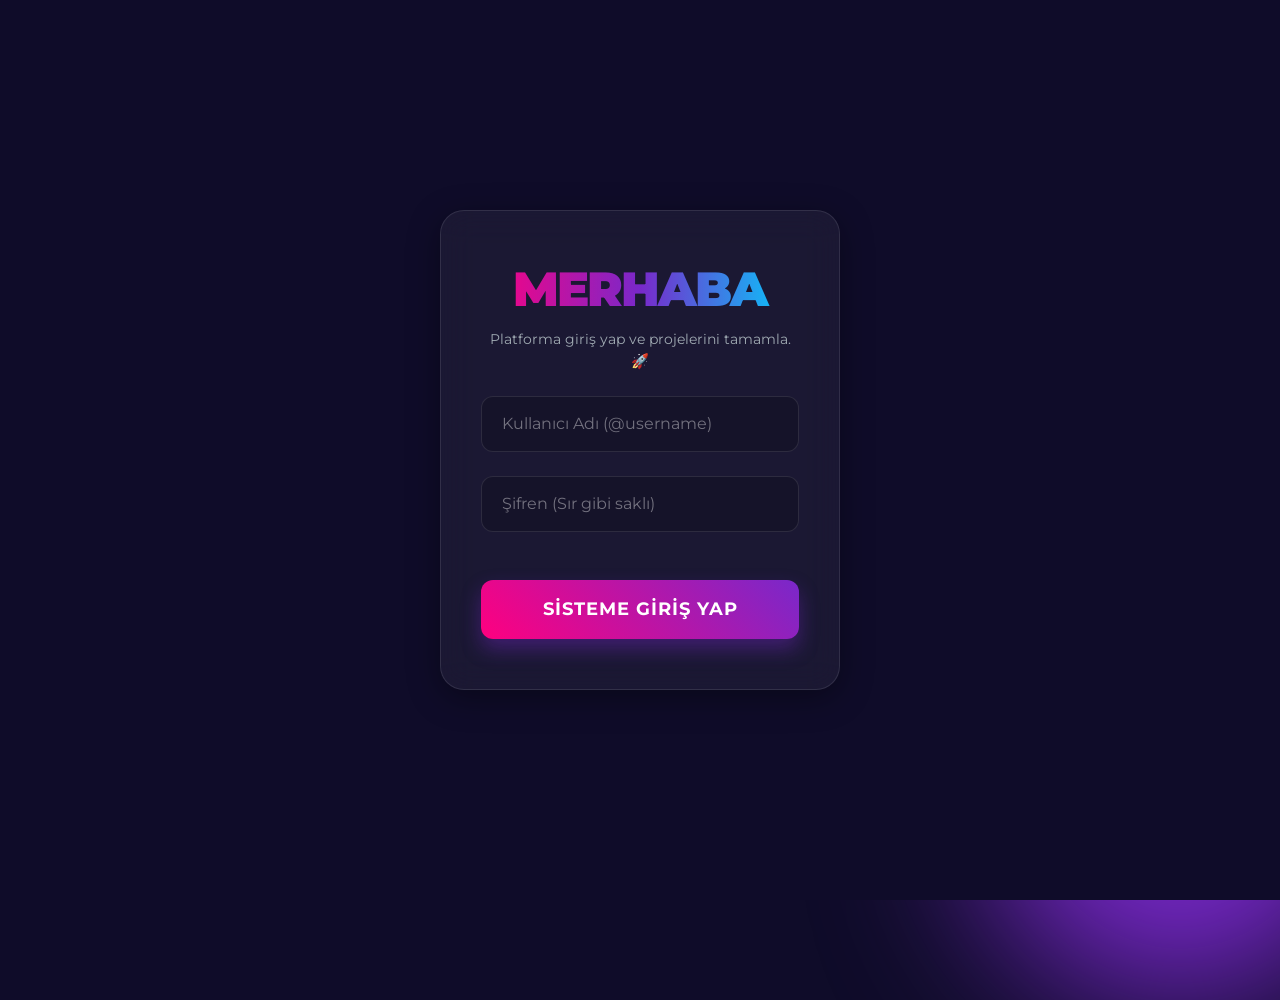
==== src/main/resources/static/index.html @ 0f5752ce "Giriş Ekranı Tasarlandı." ====
<!DOCTYPE html>
<html lang="tr">
<head>
    <meta charset="UTF-8">
    <meta name="viewport" content="width=device-width, initial-scale=1.0">
    <title>Proje & Görev | Hoş Geldin</title>
    <link href="https://cdn.jsdelivr.net/npm/bootstrap@5.3.0/dist/css/bootstrap.min.css" rel="stylesheet">
    <link rel="stylesheet" href="style.css">
    <link href="https://fonts.googleapis.com/css2?family=Montserrat:wght@400;700;900&display=swap" rel="stylesheet">
</head>
<body>
    
    <div class="color-blob blob-1"></div>
    <div class="color-blob blob-2"></div>
    <div class="color-blob blob-3"></div>

    <div class="login-container">
        <div class="glass-card">
            <div class="card-header text-center mb-4">
                <h1 class="cool-title">MERHABA</h1>
                <p class="subtitle">Platforma giriş yap ve projelerini tamamla.🚀</p>
            </div>
            
            <form id="loginForm">
                <div class="input-group-custom mb-4">
                    <input type="text" class="cool-input" id="username" placeholder="Kullanıcı Adı (@username)" required>
                </div>
                <div class="input-group-custom mb-5">
                    <input type="password" class="cool-input" id="password" placeholder="Şifren (Sır gibi saklı)" required>
                </div>
                <button type="submit" class="cyber-btn">
                    <span>SİSTEME GİRİŞ YAP</span>
                </button>
            </form>
        </div>
    </div>

    <script src="app.js"></script>
</body>
</html>
---- src/main/resources/static/style.css ----
/* --- GENEL AYARLAR --- */
body, html {
    height: 100%;
    margin: 0;
    font-family: 'Montserrat', sans-serif;
    background-color: #0f0c29; /* Koyu lacivert/mor alt ton */
    overflow: hidden;
    color: #fff;
}

/* --- ARKADAKİ NEON RENK KÜRELERİ --- */
.color-blob {
    position: absolute;
    border-radius: 50%;
    filter: blur(80px);
    z-index: -1;
    animation: float 10s infinite ease-in-out alternate;
}

.blob-1 {
    width: 300px; height: 300px;
    background: #ff007f; /* Neon pembe */
    top: -50px; left: -50px;
}

.blob-2 {
    width: 400px; height: 400px;
    background: #7928ca; /* Mor */
    bottom: -100px; right: -100px;
    animation-delay: -3s;
}

.blob-3 {
    width: 250px; height: 250px;
    background: #00d2ff; /* Camgöbeği/Mavi */
    top: 40%; left: 50%;
    animation-delay: -5s;
}

/* Kürelerin yavaşça hareket etme efekti */
@keyframes float {
    0% { transform: translateY(0) scale(1); }
    100% { transform: translateY(30px) scale(1.1); }
}

.login-container {
    display: flex;
    justify-content: center;
    align-items: center;
    height: 100vh;
}

/* --- BUZLU CAM (GLASSMORPHISM) KARTI --- */
.glass-card {
    background: rgba(255, 255, 255, 0.05); /* Çok hafif beyaz saydamlık */
    backdrop-filter: blur(16px); /* Arkasını buğulu gösterir */
    -webkit-backdrop-filter: blur(16px);
    border: 1px solid rgba(255, 255, 255, 0.1); /* İncecik beyaz çerçeve */
    padding: 50px 40px;
    border-radius: 24px;
    width: 100%;
    max-width: 400px;
    box-shadow: 0 8px 32px 0 rgba(0, 0, 0, 0.37);
}

/* --- BAŞLIKLAR --- */
.cool-title {
    font-weight: 900;
    font-size: 3rem;
    margin: 0;
    background: linear-gradient(to right, #ff007f, #7928ca, #00d2ff);
    -webkit-background-clip: text;
    -webkit-text-fill-color: transparent;
    letter-spacing: -2px;
}

.subtitle {
    color: #a0aab2;
    font-size: 0.9rem;
    margin-top: 10px;
}

/* --- COOL INPUTLAR --- */
.cool-input {
    width: 100%;
    background: rgba(0, 0, 0, 0.2) !important;
    border: 1px solid rgba(255, 255, 255, 0.1) !important;
    border-radius: 12px;
    color: #fff !important;
    padding: 15px 20px;
    font-size: 1rem;
    transition: all 0.3s ease;
}

.cool-input::placeholder {
    color: rgba(255, 255, 255, 0.4);
}

.cool-input:focus {
    outline: none;
    background: rgba(0, 0, 0, 0.4) !important;
    border-color: #00d2ff !important; /* Odaklanınca mavi parlar */
    box-shadow: 0 0 15px rgba(0, 210, 255, 0.3) !important;
}

/* --- NEON BUTON --- */
.cyber-btn {
    width: 100%;
    padding: 16px;
    border: none;
    border-radius: 12px;
    background: linear-gradient(45deg, #ff007f, #7928ca);
    color: white;
    font-weight: 700;
    font-size: 1.1rem;
    letter-spacing: 1px;
    cursor: pointer;
    transition: all 0.3s ease;
    box-shadow: 0 10px 20px rgba(121, 40, 202, 0.4);
}

.cyber-btn:hover {
    transform: translateY(-3px);
    box-shadow: 0 15px 25px rgba(255, 0, 127, 0.5);
    background: linear-gradient(45deg, #7928ca, #ff007f);
}

.cyber-btn:active {
    transform: translateY(1px);
}
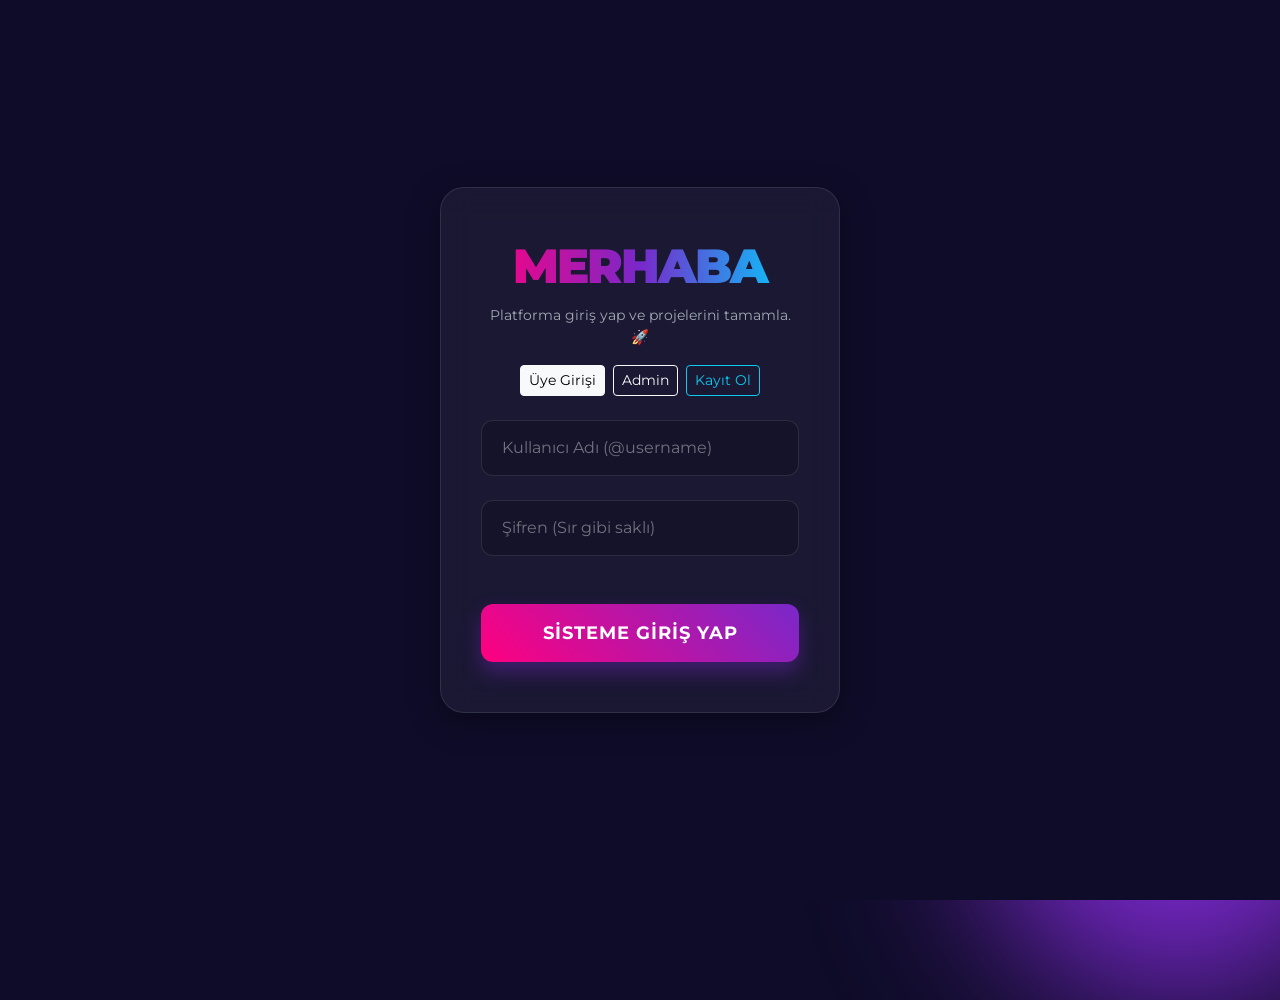
==== commit 29bc7e9f: "Giriş Ekranı Güncellendi." ====
--- a/src/main/resources/static/index.html
+++ b/src/main/resources/static/index.html
@@ -10,6 +10,7 @@
 </head>
 <body>
     
+    <!-- Senin Havalı Animasyonlu Kürelerin (Aynı Kaldı) -->
     <div class="color-blob blob-1"></div>
     <div class="color-blob blob-2"></div>
     <div class="color-blob blob-3"></div>
@@ -19,19 +20,61 @@
             <div class="card-header text-center mb-4">
                 <h1 class="cool-title">MERHABA</h1>
                 <p class="subtitle">Platforma giriş yap ve projelerini tamamla.🚀</p>
+                
+                <!-- Formlar Arası Geçiş Butonları -->
+                <div class="d-flex justify-content-center gap-2 mt-3">
+                    <button class="btn btn-sm btn-outline-light active" id="btn-user" onclick="switchForm('user')">Üye Girişi</button>
+                    <button class="btn btn-sm btn-outline-light" id="btn-admin" onclick="switchForm('admin')">Admin</button>
+                    <button class="btn btn-sm btn-outline-info" id="btn-register" onclick="switchForm('register')">Kayıt Ol</button>
+                </div>
             </div>
             
-            <form id="loginForm">
+            <!-- 1. ÜYE GİRİŞ FORMU (Varsayılan olarak açık) -->
+            <form id="userForm">
                 <div class="input-group-custom mb-4">
-                    <input type="text" class="cool-input" id="username" placeholder="Kullanıcı Adı (@username)" required>
+                    <input type="text" class="cool-input" id="user-username" placeholder="Kullanıcı Adı (@username)" required>
                 </div>
                 <div class="input-group-custom mb-5">
-                    <input type="password" class="cool-input" id="password" placeholder="Şifren (Sır gibi saklı)" required>
+                    <input type="password" class="cool-input" id="user-password" placeholder="Şifren (Sır gibi saklı)" required>
                 </div>
                 <button type="submit" class="cyber-btn">
                     <span>SİSTEME GİRİŞ YAP</span>
                 </button>
             </form>
+
+            <!-- 2. ADMIN GİRİŞ FORMU (Başlangıçta Gizli) -->
+            <form id="adminForm" style="display: none;">
+                <div class="input-group-custom mb-4">
+                    <input type="text" class="cool-input" id="admin-username" placeholder="Yönetici Kodu" required>
+                </div>
+                <div class="input-group-custom mb-5">
+                    <input type="password" class="cool-input" id="admin-password" placeholder="Yönetici Şifresi" required>
+                </div>
+                <!-- Admin butonunu ayırt etmek için rengini Bootstrap üzerinden kırmızımtırak yaptık -->
+                <button type="submit" class="cyber-btn" style="background: linear-gradient(45deg, #ff416c, #ff4b2b);">
+                    <span>YETKİLİ GİRİŞİ</span>
+                </button>
+            </form>
+
+            <!-- 3. YENİ KAYIT FORMU (Başlangıçta Gizli) -->
+            <form id="registerForm" style="display: none;">
+                <div class="input-group-custom mb-3">
+                    <input type="text" class="cool-input" id="reg-name" placeholder="Ad Soyad" required>
+                </div>
+                <div class="input-group-custom mb-3">
+                    <input type="email" class="cool-input" id="reg-email" placeholder="E-posta Adresi" required>
+                </div>
+                <div class="input-group-custom mb-3">
+                    <input type="text" class="cool-input" id="reg-username" placeholder="Kullanıcı Adı Seç" required>
+                </div>
+                <div class="input-group-custom mb-4">
+                    <input type="password" class="cool-input" id="reg-password" placeholder="Güçlü Bir Şifre" required>
+                </div>
+                <button type="submit" class="cyber-btn" style="background: linear-gradient(45deg, #00d2ff, #3a7bd5);">
+                    <span>HESAP OLUŞTUR</span>
+                </button>
+            </form>
+
         </div>
     </div>
 
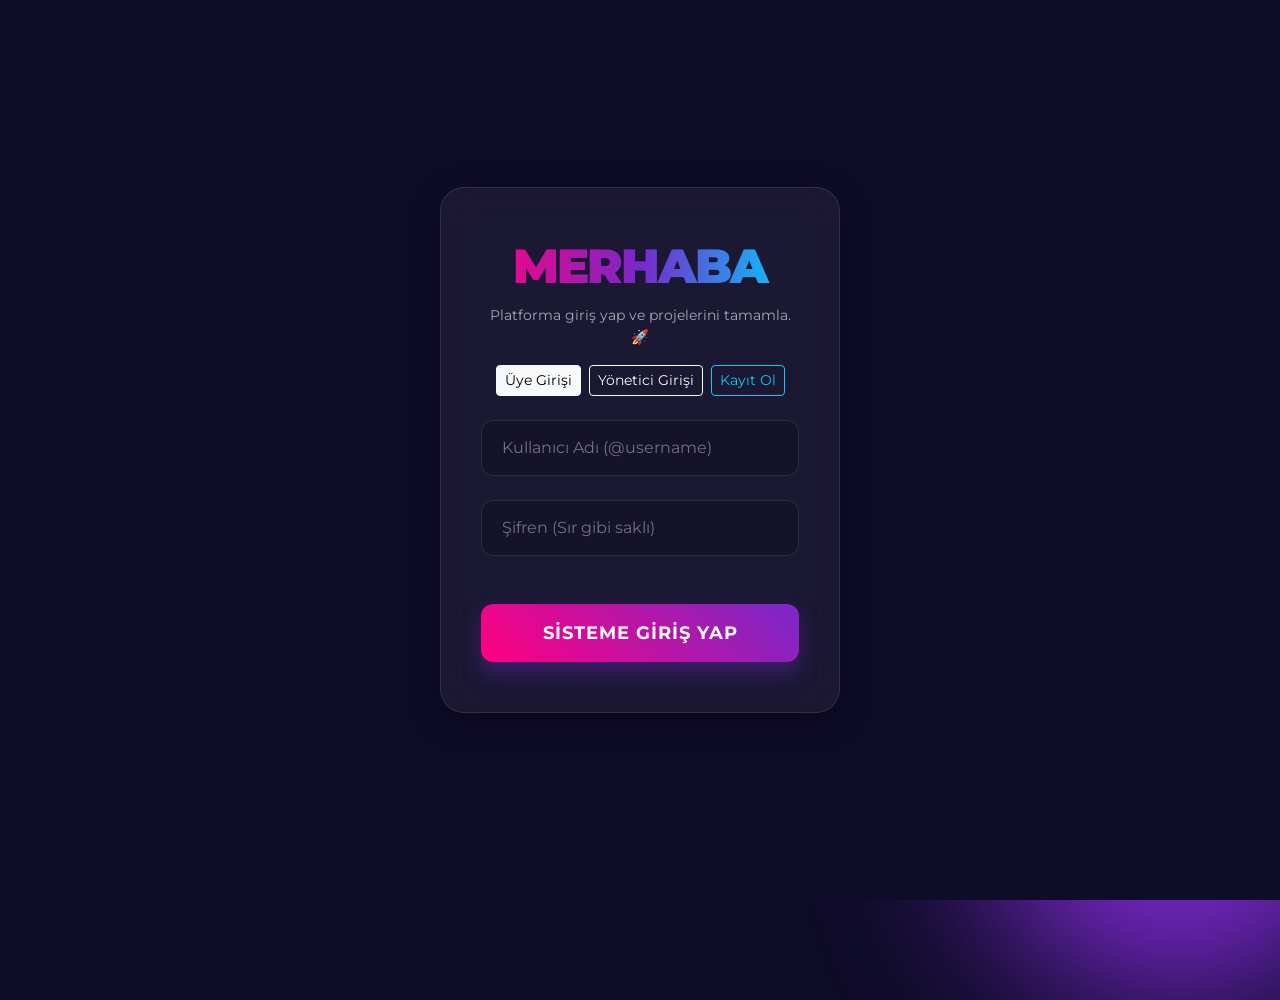
==== commit 6e3816a4: "Admin paneli arayüzü tasarlandı, log sistemi eklendi ve API bağlantıları kuruldu" ====
--- a/src/main/resources/static/index.html
+++ b/src/main/resources/static/index.html
@@ -10,7 +10,6 @@
 </head>
 <body>
     
-    <!-- Senin Havalı Animasyonlu Kürelerin (Aynı Kaldı) -->
     <div class="color-blob blob-1"></div>
     <div class="color-blob blob-2"></div>
     <div class="color-blob blob-3"></div>
@@ -21,15 +20,15 @@
                 <h1 class="cool-title">MERHABA</h1>
                 <p class="subtitle">Platforma giriş yap ve projelerini tamamla.🚀</p>
                 
-                <!-- Formlar Arası Geçiş Butonları -->
+                <div id="auth-message" style="display: none; padding: 10px; border-radius: 12px; margin-bottom: 15px; font-size: 0.9rem; font-weight: 600; text-align: center; transition: all 0.3s ease;"></div>
+                
                 <div class="d-flex justify-content-center gap-2 mt-3">
                     <button class="btn btn-sm btn-outline-light active" id="btn-user" onclick="switchForm('user')">Üye Girişi</button>
-                    <button class="btn btn-sm btn-outline-light" id="btn-admin" onclick="switchForm('admin')">Admin</button>
+                    <button class="btn btn-sm btn-outline-light" id="btn-admin" onclick="switchForm('admin')">Yönetici Girişi</button>
                     <button class="btn btn-sm btn-outline-info" id="btn-register" onclick="switchForm('register')">Kayıt Ol</button>
                 </div>
             </div>
             
-            <!-- 1. ÜYE GİRİŞ FORMU (Varsayılan olarak açık) -->
             <form id="userForm">
                 <div class="input-group-custom mb-4">
                     <input type="text" class="cool-input" id="user-username" placeholder="Kullanıcı Adı (@username)" required>
@@ -42,7 +41,6 @@
                 </button>
             </form>
 
-            <!-- 2. ADMIN GİRİŞ FORMU (Başlangıçta Gizli) -->
             <form id="adminForm" style="display: none;">
                 <div class="input-group-custom mb-4">
                     <input type="text" class="cool-input" id="admin-username" placeholder="Yönetici Kodu" required>
@@ -50,13 +48,11 @@
                 <div class="input-group-custom mb-5">
                     <input type="password" class="cool-input" id="admin-password" placeholder="Yönetici Şifresi" required>
                 </div>
-                <!-- Admin butonunu ayırt etmek için rengini Bootstrap üzerinden kırmızımtırak yaptık -->
                 <button type="submit" class="cyber-btn" style="background: linear-gradient(45deg, #ff416c, #ff4b2b);">
-                    <span>YETKİLİ GİRİŞİ</span>
+                    <span>YÖNETİCİ GİRİŞİ</span>
                 </button>
             </form>
 
-            <!-- 3. YENİ KAYIT FORMU (Başlangıçta Gizli) -->
             <form id="registerForm" style="display: none;">
                 <div class="input-group-custom mb-3">
                     <input type="text" class="cool-input" id="reg-name" placeholder="Ad Soyad" required>
--- a/src/main/resources/static/style.css
+++ b/src/main/resources/static/style.css
@@ -127,4 +127,35 @@
 
 .cyber-btn:active {
     transform: translateY(1px);
+}
+/* --- ANA PANEL (DASHBOARD) ÖZEL EKLENTİLERİ --- */
+.dashboard-layout {
+    height: 100vh; /* Tam ekran yüksekliği */
+}
+
+/* Menü Linkleri İçin Makyaj */
+.cyber-menu-item {
+    color: rgba(255, 255, 255, 0.7);
+    font-weight: 600;
+    padding: 12px 15px;
+    border-radius: 10px;
+    transition: all 0.3s ease;
+}
+
+.cyber-menu-item:hover, .cyber-menu-item.active {
+    background: rgba(255, 255, 255, 0.1);
+    color: #fff;
+    transform: translateX(5px); /* Üzerine gelince hafif sağa kayar */
+}
+
+/* İstatistik Kutuları ve Görev Satırları */
+.stat-box, .task-item {
+    background: rgba(0, 0, 0, 0.2); /* Camın içinde bir tık daha koyu alan */
+    border: 1px solid rgba(255, 255, 255, 0.05);
+    transition: all 0.3s ease;
+}
+
+.task-item:hover {
+    background: rgba(255, 255, 255, 0.05);
+    border-color: rgba(0, 210, 255, 0.3);
 }
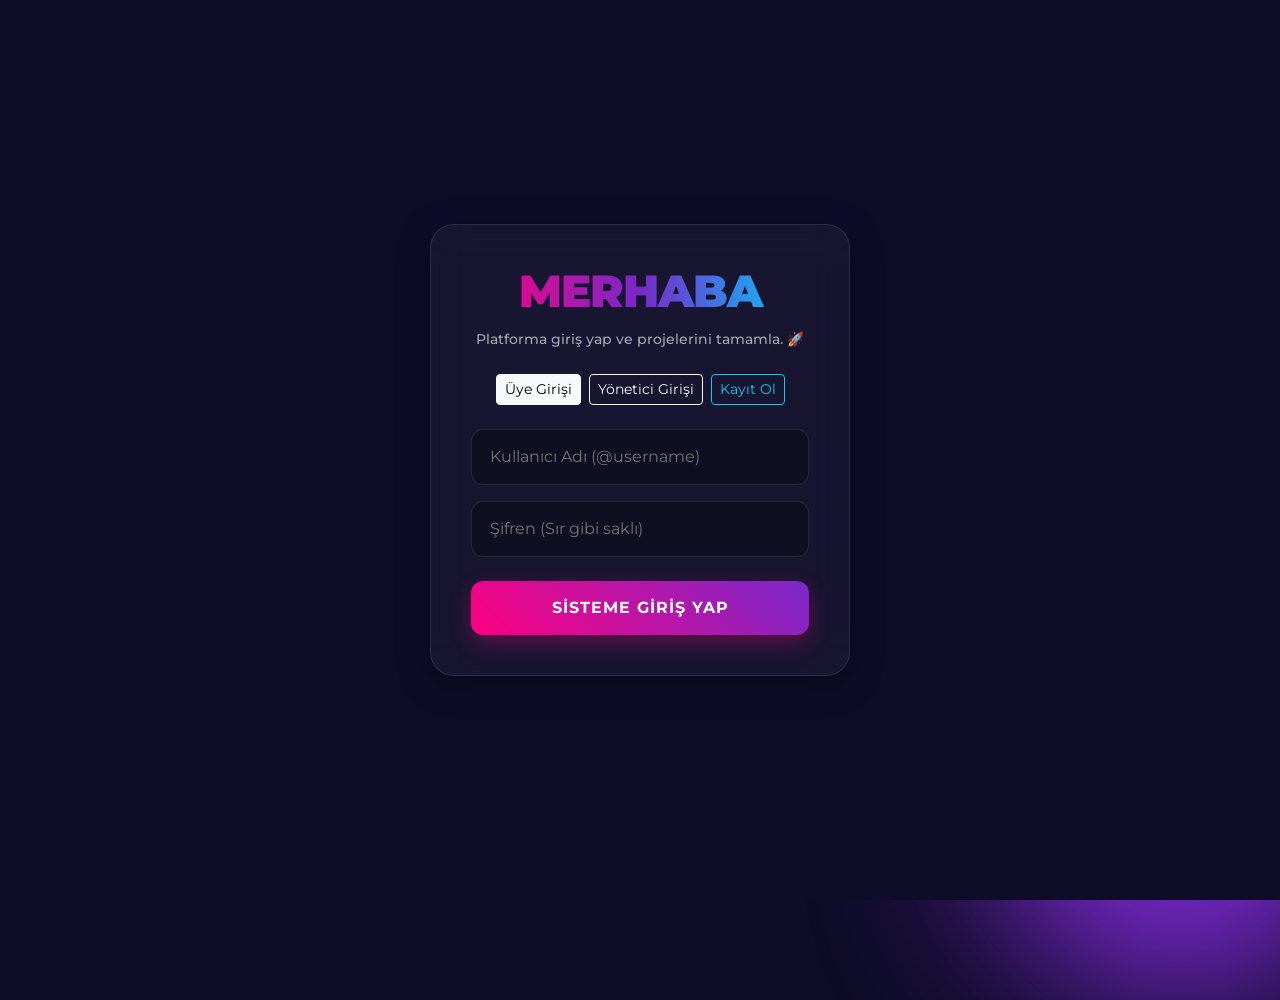
==== commit e96aaa5c: "Dashboard UI/UX tamamen yenilendi, Glassmorphism teması uygulandı ve oturum yönetimi (localStorage) " ====
--- a/src/main/resources/static/index.html
+++ b/src/main/resources/static/index.html
@@ -3,7 +3,7 @@
 <head>
     <meta charset="UTF-8">
     <meta name="viewport" content="width=device-width, initial-scale=1.0">
-    <title>Proje & Görev | Hoş Geldin</title>
+    <title>Hoş Geldin | P-PLATFORM</title>
     <link href="https://cdn.jsdelivr.net/npm/bootstrap@5.3.0/dist/css/bootstrap.min.css" rel="stylesheet">
     <link rel="stylesheet" href="style.css">
     <link href="https://fonts.googleapis.com/css2?family=Montserrat:wght@400;700;900&display=swap" rel="stylesheet">
@@ -15,14 +15,15 @@
     <div class="color-blob blob-3"></div>
 
     <div class="login-container">
+        
         <div class="glass-card">
             <div class="card-header text-center mb-4">
-                <h1 class="cool-title">MERHABA</h1>
-                <p class="subtitle">Platforma giriş yap ve projelerini tamamla.🚀</p>
+                <h1 class="cool-title" style="font-size: 2.8rem;">MERHABA</h1>
+                <p class="subtitle">Platforma giriş yap ve projelerini tamamla. 🚀</p>
                 
-                <div id="auth-message" style="display: none; padding: 10px; border-radius: 12px; margin-bottom: 15px; font-size: 0.9rem; font-weight: 600; text-align: center; transition: all 0.3s ease;"></div>
+                <div id="auth-message" style="display: none; padding: 12px; border-radius: 12px; margin-bottom: 15px; font-size: 0.85rem; font-weight: 600; text-align: center; border: 1px solid transparent;"></div>
                 
-                <div class="d-flex justify-content-center gap-2 mt-3">
+                <div class="d-flex justify-content-center gap-2 mt-4">
                     <button class="btn btn-sm btn-outline-light active" id="btn-user" onclick="switchForm('user')">Üye Girişi</button>
                     <button class="btn btn-sm btn-outline-light" id="btn-admin" onclick="switchForm('admin')">Yönetici Girişi</button>
                     <button class="btn btn-sm btn-outline-info" id="btn-register" onclick="switchForm('register')">Kayıt Ol</button>
@@ -30,10 +31,10 @@
             </div>
             
             <form id="userForm">
-                <div class="input-group-custom mb-4">
+                <div class="mb-3">
                     <input type="text" class="cool-input" id="user-username" placeholder="Kullanıcı Adı (@username)" required>
                 </div>
-                <div class="input-group-custom mb-5">
+                <div class="mb-4">
                     <input type="password" class="cool-input" id="user-password" placeholder="Şifren (Sır gibi saklı)" required>
                 </div>
                 <button type="submit" class="cyber-btn">
@@ -42,10 +43,10 @@
             </form>
 
             <form id="adminForm" style="display: none;">
-                <div class="input-group-custom mb-4">
+                <div class="mb-3">
                     <input type="text" class="cool-input" id="admin-username" placeholder="Yönetici Kodu" required>
                 </div>
-                <div class="input-group-custom mb-5">
+                <div class="mb-4">
                     <input type="password" class="cool-input" id="admin-password" placeholder="Yönetici Şifresi" required>
                 </div>
                 <button type="submit" class="cyber-btn" style="background: linear-gradient(45deg, #ff416c, #ff4b2b);">
@@ -54,16 +55,16 @@
             </form>
 
             <form id="registerForm" style="display: none;">
-                <div class="input-group-custom mb-3">
+                <div class="mb-2">
                     <input type="text" class="cool-input" id="reg-name" placeholder="Ad Soyad" required>
                 </div>
-                <div class="input-group-custom mb-3">
+                <div class="mb-2">
                     <input type="email" class="cool-input" id="reg-email" placeholder="E-posta Adresi" required>
                 </div>
-                <div class="input-group-custom mb-3">
+                <div class="mb-2">
                     <input type="text" class="cool-input" id="reg-username" placeholder="Kullanıcı Adı Seç" required>
                 </div>
-                <div class="input-group-custom mb-4">
+                <div class="mb-4">
                     <input type="password" class="cool-input" id="reg-password" placeholder="Güçlü Bir Şifre" required>
                 </div>
                 <button type="submit" class="cyber-btn" style="background: linear-gradient(45deg, #00d2ff, #3a7bd5);">
--- a/src/main/resources/static/style.css
+++ b/src/main/resources/static/style.css
@@ -1,14 +1,24 @@
-/* --- GENEL AYARLAR --- */
+@charset "UTF-8";
+
+/* --- 1. GENEL AYARLAR --- */
 body, html {
     height: 100%;
     margin: 0;
     font-family: 'Montserrat', sans-serif;
     background-color: #0f0c29; /* Koyu lacivert/mor alt ton */
-    overflow: hidden;
+    overflow-x: hidden;
+    overflow-y: auto;
     color: #fff;
-}
-
-/* --- ARKADAKİ NEON RENK KÜRELERİ --- */
+    /* Kaydırma çubuklarını gizle */
+    scrollbar-width: none; 
+    -ms-overflow-style: none; 
+}
+
+::-webkit-scrollbar {
+    display: none;
+}
+
+/* --- 2. ARKADAKİ NEON RENK KÜRELERİ --- */
 .color-blob {
     position: absolute;
     border-radius: 50%;
@@ -17,145 +27,195 @@
     animation: float 10s infinite ease-in-out alternate;
 }
 
-.blob-1 {
-    width: 300px; height: 300px;
-    background: #ff007f; /* Neon pembe */
-    top: -50px; left: -50px;
-}
-
-.blob-2 {
-    width: 400px; height: 400px;
-    background: #7928ca; /* Mor */
-    bottom: -100px; right: -100px;
-    animation-delay: -3s;
-}
-
-.blob-3 {
-    width: 250px; height: 250px;
-    background: #00d2ff; /* Camgöbeği/Mavi */
-    top: 40%; left: 50%;
-    animation-delay: -5s;
-}
-
-/* Kürelerin yavaşça hareket etme efekti */
+.blob-1 { width: 300px; height: 300px; background: #ff007f; top: -50px; left: -50px; }
+.blob-2 { width: 400px; height: 400px; background: #7928ca; bottom: -100px; right: -100px; animation-delay: -3s; }
+.blob-3 { width: 250px; height: 250px; background: #00d2ff; top: 40%; left: 50%; animation-delay: -5s; }
+
 @keyframes float {
     0% { transform: translateY(0) scale(1); }
     100% { transform: translateY(30px) scale(1.1); }
 }
 
+/* --- 3. LAYOUT & TAŞIYICILAR (YAYILMAYI ÖNLEYEN KISIM) --- */
+
+/* Giriş sayfasını merkezleyen ana kap */
 .login-container {
     display: flex;
     justify-content: center;
     align-items: center;
-    height: 100vh;
-}
-
-/* --- BUZLU CAM (GLASSMORPHISM) KARTI --- */
+    min-height: 100vh;
+    padding: 20px;
+    box-sizing: border-box;
+}
+
+/* Buzlu Cam Kartı */
 .glass-card {
-    background: rgba(255, 255, 255, 0.05); /* Çok hafif beyaz saydamlık */
-    backdrop-filter: blur(16px); /* Arkasını buğulu gösterir */
-    -webkit-backdrop-filter: blur(16px);
-    border: 1px solid rgba(255, 255, 255, 0.1); /* İncecik beyaz çerçeve */
-    padding: 50px 40px;
+    background: rgba(255, 255, 255, 0.04);
+    backdrop-filter: blur(20px);
+    -webkit-backdrop-filter: blur(20px);
+    border: 1px solid rgba(255, 255, 255, 0.1);
     border-radius: 24px;
+    box-shadow: 0 8px 32px 0 rgba(0, 0, 0, 0.37);
+    padding: 40px;
+    transition: all 0.3s ease;
+}
+
+/* Giriş sayfasındaki kartın çok yayılmasını engelle */
+.login-container .glass-card {
     width: 100%;
-    max-width: 400px;
-    box-shadow: 0 8px 32px 0 rgba(0, 0, 0, 0.37);
-}
-
-/* --- BAŞLIKLAR --- */
+    max-width: 420px; /* Kartın genişliğini burada sabitledik */
+}
+
+/* --- 4. BAŞLIKLAR & METİNLER --- */
 .cool-title {
     font-weight: 900;
-    font-size: 3rem;
-    margin: 0;
     background: linear-gradient(to right, #ff007f, #7928ca, #00d2ff);
     -webkit-background-clip: text;
     -webkit-text-fill-color: transparent;
-    letter-spacing: -2px;
+    letter-spacing: -1px;
+    margin-bottom: 10px;
 }
 
 .subtitle {
     color: #a0aab2;
-    font-size: 0.9rem;
-    margin-top: 10px;
-}
-
-/* --- COOL INPUTLAR --- */
+    font-size: 0.85rem;
+    font-weight: 500;
+}
+
+/* --- 5. PANEL BİLEŞENLERİ --- */
+
+.cyber-menu-item {
+    color: rgba(255, 255, 255, 0.6) !important;
+    font-weight: 600;
+    padding: 14px 20px !important;
+    border-radius: 14px;
+    transition: all 0.3s cubic-bezier(0.4, 0, 0.2, 1);
+    text-decoration: none;
+    display: block;
+}
+
+.cyber-menu-item:hover {
+    background: rgba(255, 255, 255, 0.08);
+    color: #fff !important;
+    transform: translateX(8px);
+}
+
+.cyber-menu-item.active {
+    background: linear-gradient(90deg, rgba(255, 0, 127, 0.2), transparent);
+    border-left: 3px solid #ff007f;
+    color: #fff !important;
+}
+
+.stat-box {
+    background: rgba(255, 255, 255, 0.02);
+    border: 1px solid rgba(255, 255, 255, 0.08);
+    border-radius: 20px;
+    transition: all 0.4s ease;
+}
+
+.stat-box:hover {
+    background: rgba(255, 255, 255, 0.06);
+    border-color: rgba(0, 210, 255, 0.4);
+    transform: translateY(-8px);
+    box-shadow: 0 15px 30px rgba(0, 0, 0, 0.2);
+}
+
+.section-title {
+    font-size: 1.1rem;
+    font-weight: 700;
+    border-left: 4px solid #ff007f;
+    padding-left: 15px;
+    text-transform: uppercase;
+    letter-spacing: 1px;
+}
+
+/* --- 6. INPUTLAR & BUTONLAR --- */
 .cool-input {
     width: 100%;
-    background: rgba(0, 0, 0, 0.2) !important;
+    background: rgba(0, 0, 0, 0.3) !important;
     border: 1px solid rgba(255, 255, 255, 0.1) !important;
     border-radius: 12px;
     color: #fff !important;
-    padding: 15px 20px;
+    padding: 15px 18px;
     font-size: 1rem;
     transition: all 0.3s ease;
-}
-
-.cool-input::placeholder {
-    color: rgba(255, 255, 255, 0.4);
+    outline: none;
+    box-sizing: border-box; /* Padding'in genişliği bozmasını önler */
 }
 
 .cool-input:focus {
-    outline: none;
+    border-color: #00d2ff !important;
+    box-shadow: 0 0 15px rgba(0, 210, 255, 0.2) !important;
     background: rgba(0, 0, 0, 0.4) !important;
-    border-color: #00d2ff !important; /* Odaklanınca mavi parlar */
-    box-shadow: 0 0 15px rgba(0, 210, 255, 0.3) !important;
-}
-
-/* --- NEON BUTON --- */
+}
+
 .cyber-btn {
     width: 100%;
-    padding: 16px;
+    padding: 15px;
     border: none;
     border-radius: 12px;
     background: linear-gradient(45deg, #ff007f, #7928ca);
     color: white;
     font-weight: 700;
-    font-size: 1.1rem;
-    letter-spacing: 1px;
+    font-size: 1rem;
     cursor: pointer;
     transition: all 0.3s ease;
-    box-shadow: 0 10px 20px rgba(121, 40, 202, 0.4);
+    box-shadow: 0 8px 20px rgba(255, 0, 127, 0.3);
+    text-transform: uppercase;
+    letter-spacing: 1px;
 }
 
 .cyber-btn:hover {
     transform: translateY(-3px);
-    box-shadow: 0 15px 25px rgba(255, 0, 127, 0.5);
-    background: linear-gradient(45deg, #7928ca, #ff007f);
-}
-
-.cyber-btn:active {
-    transform: translateY(1px);
-}
-/* --- ANA PANEL (DASHBOARD) ÖZEL EKLENTİLERİ --- */
-.dashboard-layout {
-    height: 100vh; /* Tam ekran yüksekliği */
-}
-
-/* Menü Linkleri İçin Makyaj */
-.cyber-menu-item {
-    color: rgba(255, 255, 255, 0.7);
-    font-weight: 600;
-    padding: 12px 15px;
-    border-radius: 10px;
-    transition: all 0.3s ease;
-}
-
-.cyber-menu-item:hover, .cyber-menu-item.active {
-    background: rgba(255, 255, 255, 0.1);
-    color: #fff;
-    transform: translateX(5px); /* Üzerine gelince hafif sağa kayar */
-}
-
-/* İstatistik Kutuları ve Görev Satırları */
-.stat-box, .task-item {
-    background: rgba(0, 0, 0, 0.2); /* Camın içinde bir tık daha koyu alan */
-    border: 1px solid rgba(255, 255, 255, 0.05);
-    transition: all 0.3s ease;
-}
-
-.task-item:hover {
-    background: rgba(255, 255, 255, 0.05);
-    border-color: rgba(0, 210, 255, 0.3);
+    box-shadow: 0 12px 25px rgba(255, 0, 127, 0.5);
+    filter: brightness(1.1);
+}
+
+/* --- 7. MODAL TASARIMI --- */
+.modal {
+    display: none;
+    position: fixed;
+    z-index: 1000;
+    left: 0; top: 0;
+    width: 100%; height: 100%;
+    background-color: rgba(0, 0, 0, 0.85);
+    backdrop-filter: blur(10px);
+}
+
+.modal-content {
+    position: relative;
+    margin: 5% auto;
+    width: 95%;
+    max-width: 450px;
+    animation: slideDown 0.5s cubic-bezier(0.18, 0.89, 0.32, 1.28);
+    border: none;
+    background: none; /* Glass card zaten içinde olacak */
+}
+
+.close-btn {
+    position: absolute;
+    right: 25px; top: 15px;
+    color: rgba(255, 255, 255, 0.5);
+    font-size: 30px;
+    cursor: pointer;
+    transition: 0.3s;
+    z-index: 100;
+}
+
+.close-btn:hover { color: #ff007f; }
+
+@keyframes slideDown {
+    from { transform: translateY(-80px); opacity: 0; }
+    to { transform: translateY(0); opacity: 1; }
+}
+
+/* --- 8. LOG & KAYDIRMA ALANLARI --- */
+#recent-logs, #systemLogs {
+    overflow-y: auto;
+    scrollbar-width: thin;
+}
+
+.activity-item {
+    border-bottom: 1px solid rgba(255, 255, 255, 0.05);
+    padding: 12px 0;
 }
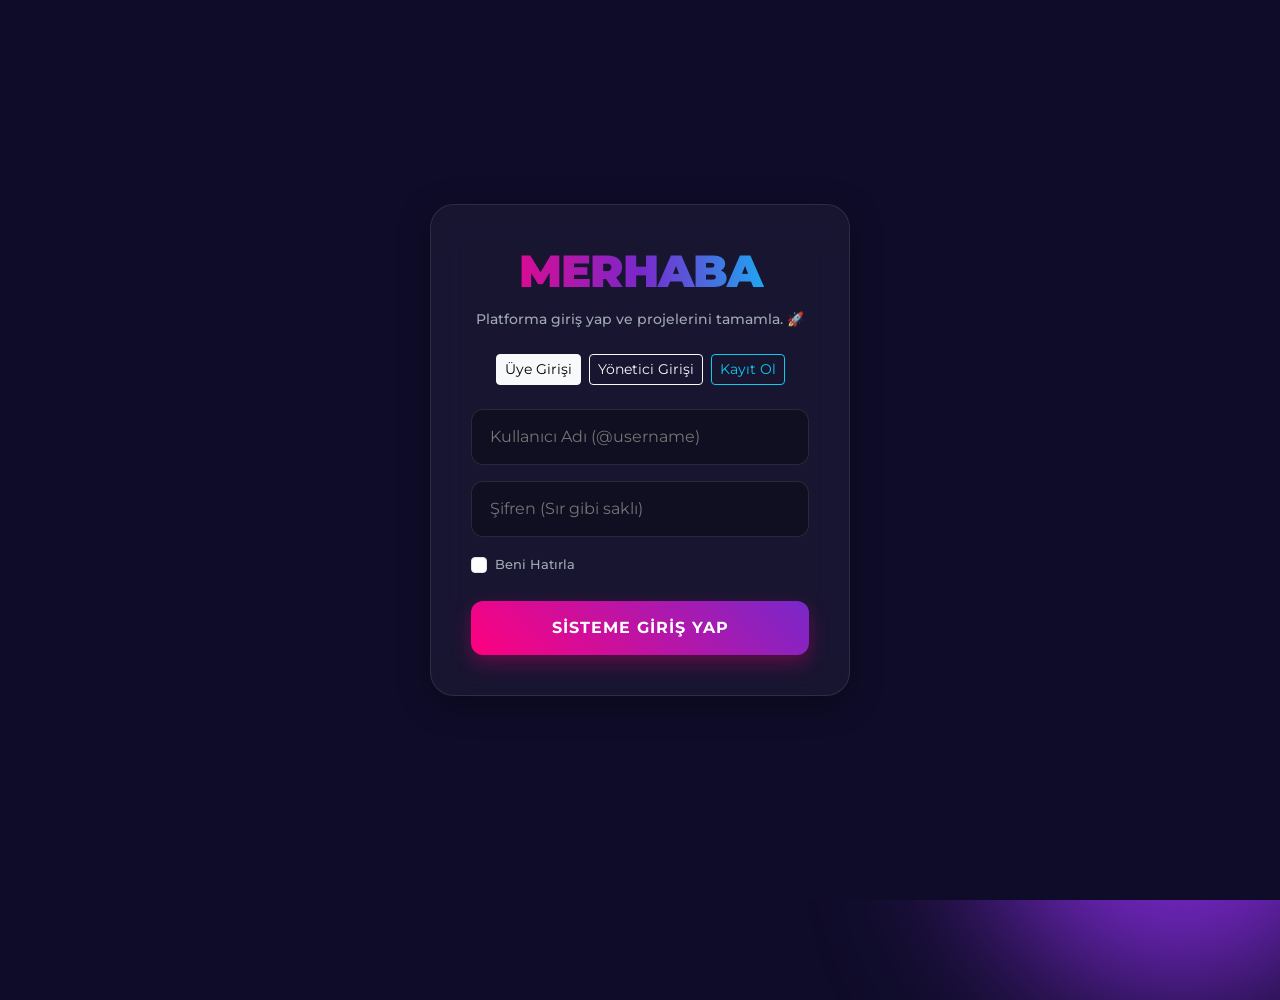
==== commit 1ee3751e: "feat: 'Beni Hatırla' (Remember Me) özelliği frontend ve backend tarafında tamamlandı" ====
--- a/src/main/resources/static/index.html
+++ b/src/main/resources/static/index.html
@@ -34,9 +34,15 @@
                 <div class="mb-3">
                     <input type="text" class="cool-input" id="user-username" placeholder="Kullanıcı Adı (@username)" required>
                 </div>
-                <div class="mb-4">
+                <div class="mb-3">
                     <input type="password" class="cool-input" id="user-password" placeholder="Şifren (Sır gibi saklı)" required>
                 </div>
+                
+                <div class="mb-4 form-check d-flex align-items-center gap-2">
+                    <input type="checkbox" class="form-check-input mt-0" id="user-remember" style="cursor: pointer;">
+                    <label class="form-check-label subtitle m-0" for="user-remember" style="font-size: 0.8rem; cursor: pointer;"> Beni Hatırla</label>
+                </div>
+
                 <button type="submit" class="cyber-btn">
                     <span>SİSTEME GİRİŞ YAP</span>
                 </button>
@@ -46,9 +52,15 @@
                 <div class="mb-3">
                     <input type="text" class="cool-input" id="admin-username" placeholder="Yönetici Kodu" required>
                 </div>
-                <div class="mb-4">
+                <div class="mb-3">
                     <input type="password" class="cool-input" id="admin-password" placeholder="Yönetici Şifresi" required>
                 </div>
+
+                <div class="mb-4 form-check d-flex align-items-center gap-2">
+                    <input type="checkbox" class="form-check-input mt-0" id="admin-remember" style="cursor: pointer;">
+                    <label class="form-check-label subtitle m-0" for="admin-remember" style="font-size: 0.8rem; cursor: pointer;"> Beni Hatırla</label>
+                </div>
+
                 <button type="submit" class="cyber-btn" style="background: linear-gradient(45deg, #ff416c, #ff4b2b);">
                     <span>YÖNETİCİ GİRİŞİ</span>
                 </button>
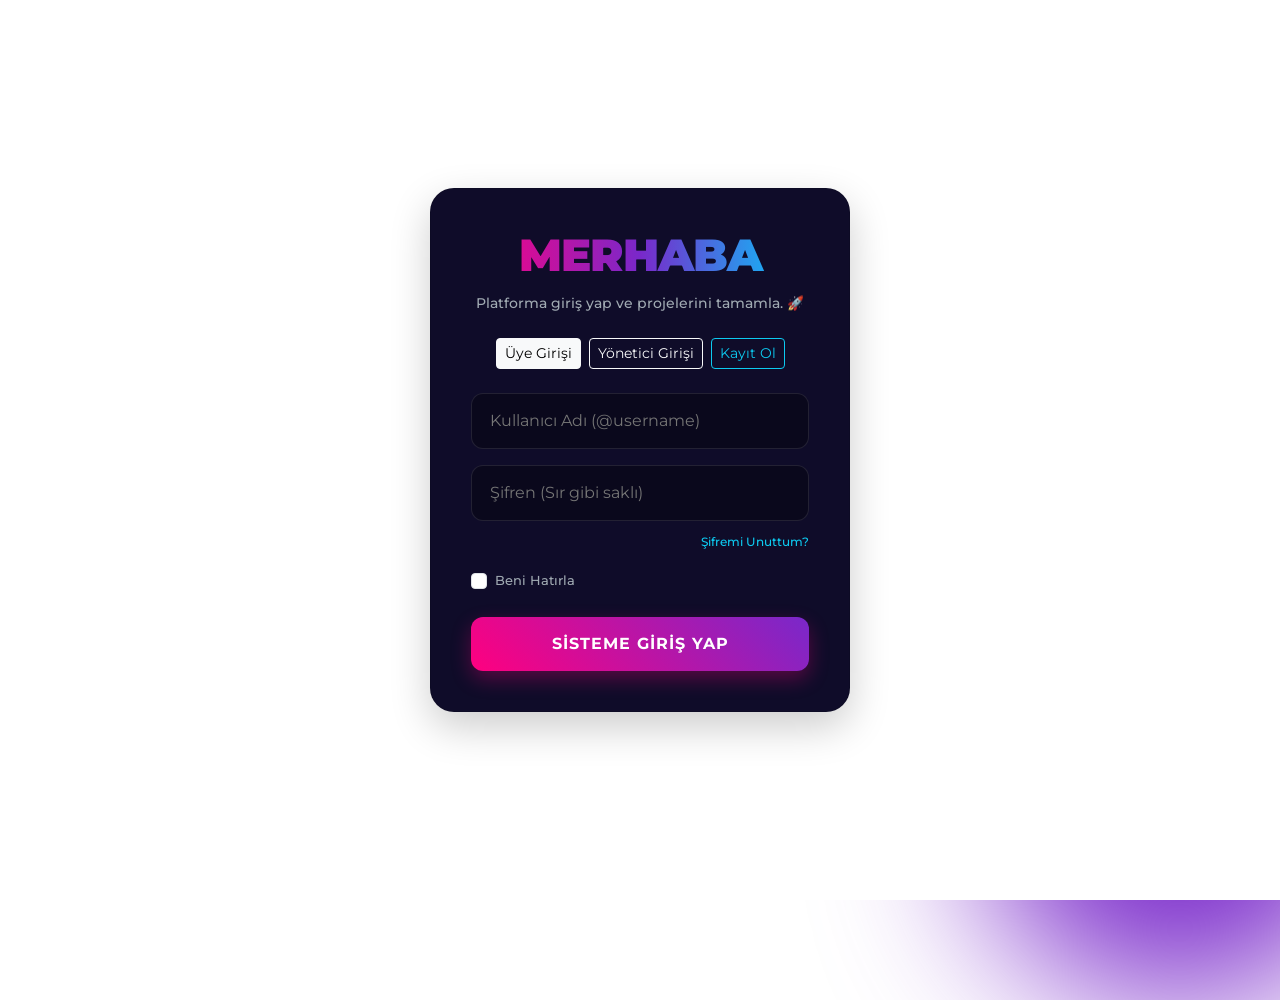
==== commit d87b08a7: "feat: şifre sıfırlama mekanizması eklendi ve yönergeye göre tüm modüller tamamlandı" ====
--- a/src/main/resources/static/index.html
+++ b/src/main/resources/static/index.html
@@ -23,7 +23,7 @@
                 
                 <div id="auth-message" style="display: none; padding: 12px; border-radius: 12px; margin-bottom: 15px; font-size: 0.85rem; font-weight: 600; text-align: center; border: 1px solid transparent;"></div>
                 
-                <div class="d-flex justify-content-center gap-2 mt-4">
+                <div class="d-flex justify-content-center gap-2 mt-4" id="form-buttons">
                     <button class="btn btn-sm btn-outline-light active" id="btn-user" onclick="switchForm('user')">Üye Girişi</button>
                     <button class="btn btn-sm btn-outline-light" id="btn-admin" onclick="switchForm('admin')">Yönetici Girişi</button>
                     <button class="btn btn-sm btn-outline-info" id="btn-register" onclick="switchForm('register')">Kayıt Ol</button>
@@ -34,8 +34,12 @@
                 <div class="mb-3">
                     <input type="text" class="cool-input" id="user-username" placeholder="Kullanıcı Adı (@username)" required>
                 </div>
-                <div class="mb-3">
+                <div class="mb-2">
                     <input type="password" class="cool-input" id="user-password" placeholder="Şifren (Sır gibi saklı)" required>
+                </div>
+                
+                <div class="text-end mb-3">
+                    <a href="#" onclick="showResetSection()" class="subtitle text-info" style="font-size: 0.75rem; text-decoration: none;">Şifremi Unuttum?</a>
                 </div>
                 
                 <div class="mb-4 form-check d-flex align-items-center gap-2">
@@ -84,6 +88,24 @@
                 </button>
             </form>
 
+            <div id="resetSection" style="display: none;">
+                <h2 class="cool-title text-center mb-2" style="font-size: 1.5rem;">ŞİFREYİ YENİLE</h2>
+                <p class="subtitle text-center mb-4">Sistem yöneticisinden aldığınız kodu kullanın.</p>
+                
+                <div id="forgot-step-1">
+                    <input type="email" id="reset-email" class="cool-input mb-3" placeholder="Kayıtlı E-posta Adresiniz">
+                    <button onclick="requestResetCode()" class="cyber-btn mb-2">KOD GÖNDER</button>
+                </div>
+
+                <div id="forgot-step-2" style="display: none;">
+                    <input type="text" id="reset-token" class="cool-input mb-3" placeholder="Sıfırlama Kodu (Backend Konsoldan Bak)">
+                    <input type="password" id="reset-new-password" class="cool-input mb-3" placeholder="Yeni Güçlü Şifreniz">
+                    <button onclick="performPasswordReset()" class="cyber-btn" style="background: linear-gradient(45deg, #7928ca, #ff007f);">ŞİFREYİ GÜNCELLE</button>
+                </div>
+                
+                <button onclick="switchForm('user')" class="btn btn-link text-white-50 w-100 mt-3 small text-decoration-none">← Giriş Ekranına Dön</button>
+            </div>
+
         </div>
     </div>
 
--- a/src/main/resources/static/style.css
+++ b/src/main/resources/static/style.css
@@ -5,10 +5,10 @@
     height: 100%;
     margin: 0;
     font-family: 'Montserrat', sans-serif;
-    background-color: #0f0c29; /* Koyu lacivert/mor alt ton */
+    background-color: #ffffff; /* DIŞ ARKA PLAN BEMBEYAZ OLDU */
     overflow-x: hidden;
     overflow-y: auto;
-    color: #fff;
+    color: #333; /* Dışarıya taşan yazılar okunabilsin diye siyah yapıldı */
     /* Kaydırma çubuklarını gizle */
     scrollbar-width: none; 
     -ms-overflow-style: none; 
@@ -48,14 +48,15 @@
     box-sizing: border-box;
 }
 
-/* Buzlu Cam Kartı */
+/* Buzlu Cam Kartı (İÇERİSİ KOYU TEMA KALDI) */
 .glass-card {
-    background: rgba(255, 255, 255, 0.04);
+    background: #0f0c29; /* KARTIN İÇİ KOYU LACİVERT KALDI */
+    color: #ffffff; /* Kartın içindeki yazılar beyaz kalacak */
     backdrop-filter: blur(20px);
     -webkit-backdrop-filter: blur(20px);
-    border: 1px solid rgba(255, 255, 255, 0.1);
+    border: 1px solid rgba(0, 0, 0, 0.1);
     border-radius: 24px;
-    box-shadow: 0 8px 32px 0 rgba(0, 0, 0, 0.37);
+    box-shadow: 0 15px 40px rgba(0, 0, 0, 0.2); /* Beyaz zeminde şık bir gölge */
     padding: 40px;
     transition: all 0.3s ease;
 }
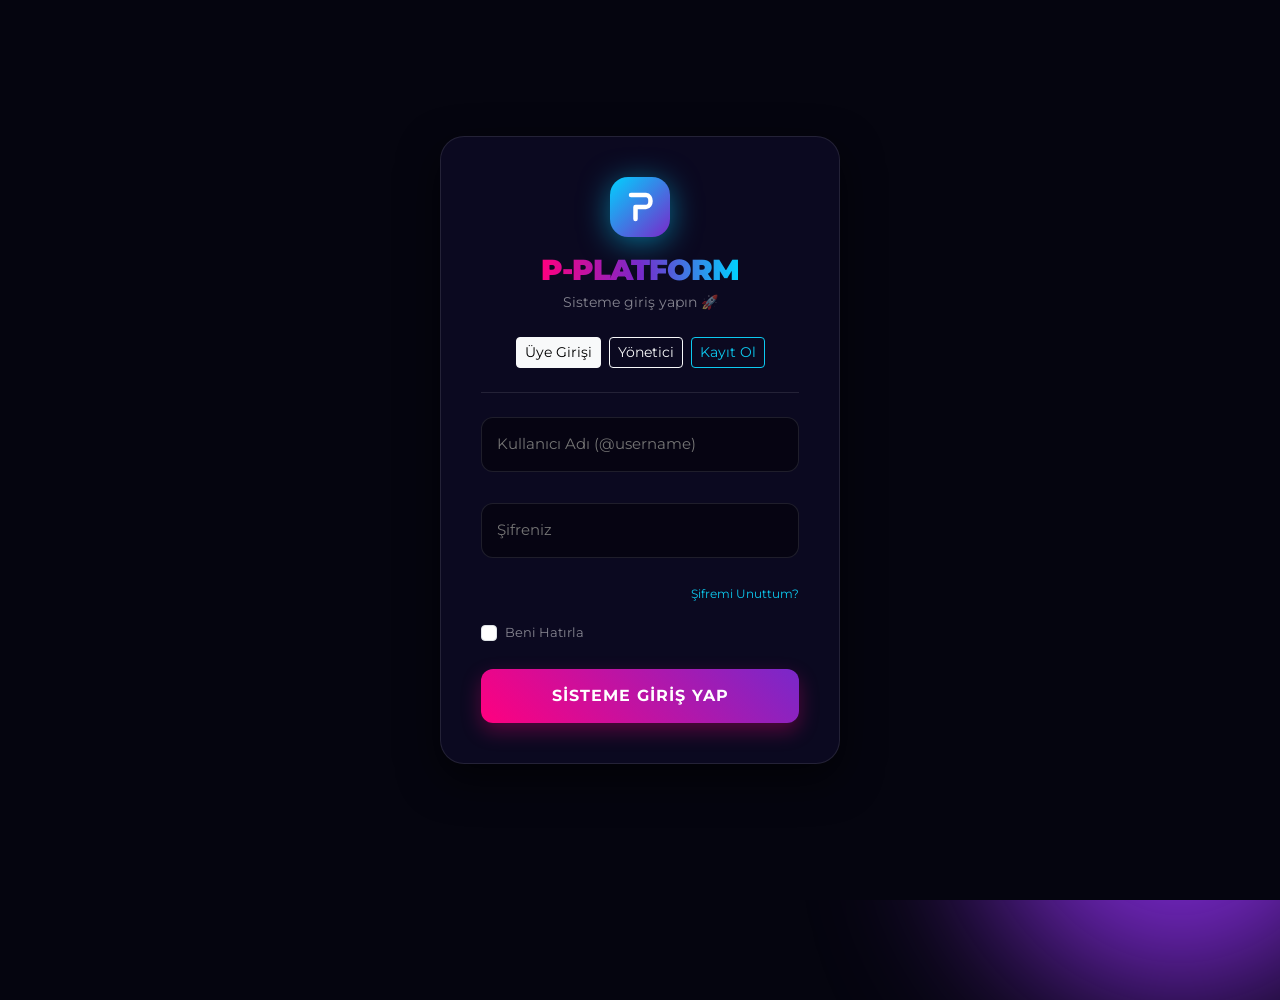
==== commit 4f739a12: "UI Güncellemesi: Tüm arayüz Neon Dark Kanban tasarımına geçirildi. CSS, Dashboard, Admin, Tasks ve P" ====
--- a/src/main/resources/static/index.html
+++ b/src/main/resources/static/index.html
@@ -7,6 +7,35 @@
     <link href="https://cdn.jsdelivr.net/npm/bootstrap@5.3.0/dist/css/bootstrap.min.css" rel="stylesheet">
     <link rel="stylesheet" href="style.css">
     <link href="https://fonts.googleapis.com/css2?family=Montserrat:wght@400;700;900&display=swap" rel="stylesheet">
+    
+    <style>
+        /* Giriş ekranına özel daraltıcı ve ortalayıcı cam kart tasarımı */
+        .login-wrapper {
+            display: flex;
+            justify-content: center;
+            align-items: center;
+            min-height: 100vh;
+            padding: 20px;
+            position: relative;
+        }
+        .login-card {
+            background: rgba(15, 12, 41, 0.7);
+            backdrop-filter: blur(20px);
+            -webkit-backdrop-filter: blur(20px);
+            border: 1px solid rgba(255, 255, 255, 0.1);
+            border-radius: 24px;
+            box-shadow: 0 15px 40px rgba(0, 0, 0, 0.6);
+            padding: 40px;
+            width: 100%;
+            max-width: 400px; /* İŞTE FORMU KÜÇÜLTEN SİHİRLİ KOD BURASI */
+            z-index: 10;
+        }
+        .login-card .cool-input {
+            background: rgba(0,0,0,0.4) !important;
+            color: #fff !important;
+            border: 1px solid rgba(255,255,255,0.1) !important;
+        }
+    </style>
 </head>
 <body>
     
@@ -14,18 +43,31 @@
     <div class="color-blob blob-2"></div>
     <div class="color-blob blob-3"></div>
 
-    <div class="login-container">
-        
-        <div class="glass-card">
-            <div class="card-header text-center mb-4">
-                <h1 class="cool-title" style="font-size: 2.8rem;">MERHABA</h1>
-                <p class="subtitle">Platforma giriş yap ve projelerini tamamla. 🚀</p>
+    <div class="login-wrapper">
+        <div class="login-card">
+            
+            <div class="card-header text-center mb-4 border-bottom border-white border-opacity-10 pb-4">
+                
+                <div class="d-flex flex-column align-items-center text-center mb-3">
+                    <svg width="60" height="60" viewBox="0 0 40 40" xmlns="http://www.w3.org/2000/svg" class="mb-3" style="filter: drop-shadow(0px 5px 15px rgba(0, 210, 255, 0.5));">
+                        <defs>
+                            <linearGradient id="pLogoGrad" x1="0%" y1="0%" x2="100%" y2="100%">
+                                <stop offset="0%" stop-color="#00d2ff" />
+                                <stop offset="100%" stop-color="#7928ca" />
+                            </linearGradient>
+                        </defs>
+                        <rect width="40" height="40" rx="12" fill="url(#pLogoGrad)" />
+                        <path d="M 14 12 L 24 12 C 28 12 28 20 24 20 L 17 20 L 17 28" stroke="#ffffff" stroke-width="3" fill="none" stroke-linecap="round" stroke-linejoin="round"/>
+                    </svg>
+                    <h1 class="cool-title" style="font-size: 1.8rem; margin:0;">P-PLATFORM</h1>
+                    <p class="text-white-50 small mt-1 m-0">Sisteme giriş yapın 🚀</p>
+                </div>
                 
                 <div id="auth-message" style="display: none; padding: 12px; border-radius: 12px; margin-bottom: 15px; font-size: 0.85rem; font-weight: 600; text-align: center; border: 1px solid transparent;"></div>
                 
                 <div class="d-flex justify-content-center gap-2 mt-4" id="form-buttons">
                     <button class="btn btn-sm btn-outline-light active" id="btn-user" onclick="switchForm('user')">Üye Girişi</button>
-                    <button class="btn btn-sm btn-outline-light" id="btn-admin" onclick="switchForm('admin')">Yönetici Girişi</button>
+                    <button class="btn btn-sm btn-outline-light" id="btn-admin" onclick="switchForm('admin')">Yönetici</button>
                     <button class="btn btn-sm btn-outline-info" id="btn-register" onclick="switchForm('register')">Kayıt Ol</button>
                 </div>
             </div>
@@ -35,20 +77,20 @@
                     <input type="text" class="cool-input" id="user-username" placeholder="Kullanıcı Adı (@username)" required>
                 </div>
                 <div class="mb-2">
-                    <input type="password" class="cool-input" id="user-password" placeholder="Şifren (Sır gibi saklı)" required>
+                    <input type="password" class="cool-input" id="user-password" placeholder="Şifreniz" required>
                 </div>
                 
                 <div class="text-end mb-3">
-                    <a href="#" onclick="showResetSection()" class="subtitle text-info" style="font-size: 0.75rem; text-decoration: none;">Şifremi Unuttum?</a>
+                    <a href="#" onclick="showResetSection()" class="text-info" style="font-size: 0.75rem; text-decoration: none;">Şifremi Unuttum?</a>
                 </div>
                 
                 <div class="mb-4 form-check d-flex align-items-center gap-2">
                     <input type="checkbox" class="form-check-input mt-0" id="user-remember" style="cursor: pointer;">
-                    <label class="form-check-label subtitle m-0" for="user-remember" style="font-size: 0.8rem; cursor: pointer;"> Beni Hatırla</label>
+                    <label class="form-check-label text-white-50 m-0" for="user-remember" style="font-size: 0.8rem; cursor: pointer;"> Beni Hatırla</label>
                 </div>
 
-                <button type="submit" class="cyber-btn">
-                    <span>SİSTEME GİRİŞ YAP</span>
+                <button type="submit" class="cyber-btn w-100">
+                    SİSTEME GİRİŞ YAP
                 </button>
             </form>
 
@@ -62,11 +104,11 @@
 
                 <div class="mb-4 form-check d-flex align-items-center gap-2">
                     <input type="checkbox" class="form-check-input mt-0" id="admin-remember" style="cursor: pointer;">
-                    <label class="form-check-label subtitle m-0" for="admin-remember" style="font-size: 0.8rem; cursor: pointer;"> Beni Hatırla</label>
+                    <label class="form-check-label text-white-50 m-0" for="admin-remember" style="font-size: 0.8rem; cursor: pointer;"> Beni Hatırla</label>
                 </div>
 
-                <button type="submit" class="cyber-btn" style="background: linear-gradient(45deg, #ff416c, #ff4b2b);">
-                    <span>YÖNETİCİ GİRİŞİ</span>
+                <button type="submit" class="cyber-btn w-100" style="background: linear-gradient(45deg, #ff416c, #ff4b2b);">
+                    YÖNETİCİ GİRİŞİ
                 </button>
             </form>
 
@@ -83,24 +125,24 @@
                 <div class="mb-4">
                     <input type="password" class="cool-input" id="reg-password" placeholder="Güçlü Bir Şifre" required>
                 </div>
-                <button type="submit" class="cyber-btn" style="background: linear-gradient(45deg, #00d2ff, #3a7bd5);">
-                    <span>HESAP OLUŞTUR</span>
+                <button type="submit" class="cyber-btn w-100" style="background: linear-gradient(45deg, #00d2ff, #3a7bd5);">
+                    HESAP OLUŞTUR
                 </button>
             </form>
 
             <div id="resetSection" style="display: none;">
-                <h2 class="cool-title text-center mb-2" style="font-size: 1.5rem;">ŞİFREYİ YENİLE</h2>
-                <p class="subtitle text-center mb-4">Sistem yöneticisinden aldığınız kodu kullanın.</p>
+                <h2 class="cool-title text-center mb-2" style="font-size: 1.2rem;">ŞİFREYİ YENİLE</h2>
+                <p class="text-white-50 text-center mb-4 small">Sistem yöneticisinden aldığınız kodu kullanın.</p>
                 
                 <div id="forgot-step-1">
                     <input type="email" id="reset-email" class="cool-input mb-3" placeholder="Kayıtlı E-posta Adresiniz">
-                    <button onclick="requestResetCode()" class="cyber-btn mb-2">KOD GÖNDER</button>
+                    <button onclick="requestResetCode()" class="cyber-btn w-100 mb-2">KOD GÖNDER</button>
                 </div>
 
                 <div id="forgot-step-2" style="display: none;">
-                    <input type="text" id="reset-token" class="cool-input mb-3" placeholder="Sıfırlama Kodu (Backend Konsoldan Bak)">
-                    <input type="password" id="reset-new-password" class="cool-input mb-3" placeholder="Yeni Güçlü Şifreniz">
-                    <button onclick="performPasswordReset()" class="cyber-btn" style="background: linear-gradient(45deg, #7928ca, #ff007f);">ŞİFREYİ GÜNCELLE</button>
+                    <input type="text" id="reset-token" class="cool-input mb-3" placeholder="Sıfırlama Kodu">
+                    <input type="password" id="reset-new-password" class="cool-input mb-3" placeholder="Yeni Şifreniz">
+                    <button onclick="performPasswordReset()" class="cyber-btn w-100" style="background: linear-gradient(45deg, #7928ca, #ff007f);">ŞİFREYİ GÜNCELLE</button>
                 </div>
                 
                 <button onclick="switchForm('user')" class="btn btn-link text-white-50 w-100 mt-3 small text-decoration-none">← Giriş Ekranına Dön</button>
--- a/src/main/resources/static/style.css
+++ b/src/main/resources/static/style.css
@@ -1,222 +1,117 @@
 @charset "UTF-8";
 
-/* --- 1. GENEL AYARLAR --- */
+/* --- 1. GENEL AYARLAR (KOYU TEMA + NEON) --- */
 body, html {
-    height: 100%;
+    height: 100vh;
     margin: 0;
+    padding: 0;
     font-family: 'Montserrat', sans-serif;
-    background-color: #ffffff; /* DIŞ ARKA PLAN BEMBEYAZ OLDU */
-    overflow-x: hidden;
-    overflow-y: auto;
-    color: #333; /* Dışarıya taşan yazılar okunabilsin diye siyah yapıldı */
-    /* Kaydırma çubuklarını gizle */
+    background-color: #05050f !important; /* Arka plan bembeyazdı, neonlar parlasın diye en koyu lacivert yapıldı */
+    color: #ffffff;
+    overflow: hidden; /* Sütunlar kendi içinde kaysın, ana sayfa kaymasın */
     scrollbar-width: none; 
     -ms-overflow-style: none; 
 }
-
-::-webkit-scrollbar {
-    display: none;
-}
+::-webkit-scrollbar { display: none; }
 
 /* --- 2. ARKADAKİ NEON RENK KÜRELERİ --- */
 .color-blob {
-    position: absolute;
-    border-radius: 50%;
-    filter: blur(80px);
-    z-index: -1;
-    animation: float 10s infinite ease-in-out alternate;
+    position: absolute; border-radius: 50%; filter: blur(80px); z-index: -1; animation: float 10s infinite ease-in-out alternate;
 }
-
 .blob-1 { width: 300px; height: 300px; background: #ff007f; top: -50px; left: -50px; }
 .blob-2 { width: 400px; height: 400px; background: #7928ca; bottom: -100px; right: -100px; animation-delay: -3s; }
 .blob-3 { width: 250px; height: 250px; background: #00d2ff; top: 40%; left: 50%; animation-delay: -5s; }
+@keyframes float { 0% { transform: translateY(0) scale(1); } 100% { transform: translateY(30px) scale(1.1); } }
 
-@keyframes float {
-    0% { transform: translateY(0) scale(1); }
-    100% { transform: translateY(30px) scale(1.1); }
+/* --- 3. ÜÇ SÜTUNLU ANA LAYOUT --- */
+.app-container {
+    display: flex;
+    height: calc(100vh - 30px);
+    margin: 15px;
+    background: rgba(15, 12, 41, 0.6); /* Senin istediğin buzlu cam kart efekti */
+    backdrop-filter: blur(20px);
+    -webkit-backdrop-filter: blur(20px);
+    border: 1px solid rgba(255, 255, 255, 0.1);
+    border-radius: 24px;
+    box-shadow: 0 15px 40px rgba(0, 0, 0, 0.5);
+    overflow: hidden;
 }
 
-/* --- 3. LAYOUT & TAŞIYICILAR (YAYILMAYI ÖNLEYEN KISIM) --- */
-
-/* Giriş sayfasını merkezleyen ana kap */
-.login-container {
-    display: flex;
-    justify-content: center;
-    align-items: center;
-    min-height: 100vh;
-    padding: 20px;
-    box-sizing: border-box;
+.app-sidebar {
+    width: 80px;
+    border-right: 1px solid rgba(255,255,255,0.05);
+    display: flex; flex-direction: column; align-items: center; padding: 30px 0; flex-shrink: 0;
+    background: rgba(0,0,0,0.2);
 }
 
-/* Buzlu Cam Kartı (İÇERİSİ KOYU TEMA KALDI) */
-.glass-card {
-    background: #0f0c29; /* KARTIN İÇİ KOYU LACİVERT KALDI */
-    color: #ffffff; /* Kartın içindeki yazılar beyaz kalacak */
-    backdrop-filter: blur(20px);
-    -webkit-backdrop-filter: blur(20px);
-    border: 1px solid rgba(0, 0, 0, 0.1);
-    border-radius: 24px;
-    box-shadow: 0 15px 40px rgba(0, 0, 0, 0.2); /* Beyaz zeminde şık bir gölge */
-    padding: 40px;
-    transition: all 0.3s ease;
+.app-main {
+    flex-grow: 1; padding: 40px; overflow-y: auto; scrollbar-width: none;
 }
 
-/* Giriş sayfasındaki kartın çok yayılmasını engelle */
-.login-container .glass-card {
-    width: 100%;
-    max-width: 420px; /* Kartın genişliğini burada sabitledik */
+.app-right-panel {
+    width: 320px; border-left: 1px solid rgba(255,255,255,0.05); padding: 40px 30px; overflow-y: auto; flex-shrink: 0; background: rgba(0,0,0,0.2); scrollbar-width: none;
 }
 
-/* --- 4. BAŞLIKLAR & METİNLER --- */
-.cool-title {
-    font-weight: 900;
-    background: linear-gradient(to right, #ff007f, #7928ca, #00d2ff);
-    -webkit-background-clip: text;
-    -webkit-text-fill-color: transparent;
-    letter-spacing: -1px;
-    margin-bottom: 10px;
+/* Sol Menü İkonları (Neon Hover Efektli) */
+.menu-icon {
+    color: rgba(255,255,255,0.5); font-size: 1.2rem; margin-bottom: 25px; cursor: pointer; transition: 0.3s;
+    width: 45px; height: 45px; display: flex; align-items: center; justify-content: center; border-radius: 12px; text-decoration: none;
+}
+.menu-icon:hover { color: #fff; background: rgba(255,255,255,0.1); transform: scale(1.1); }
+.menu-icon.active { 
+    background: linear-gradient(135deg, rgba(255,0,127,0.2), rgba(121,40,202,0.2)); 
+    color: #fff; border-left: 3px solid #ff007f; box-shadow: 0 4px 15px rgba(255,0,127,0.3); 
 }
 
-.subtitle {
-    color: #a0aab2;
-    font-size: 0.85rem;
-    font-weight: 500;
-}
-
-/* --- 5. PANEL BİLEŞENLERİ --- */
-
-.cyber-menu-item {
-    color: rgba(255, 255, 255, 0.6) !important;
-    font-weight: 600;
-    padding: 14px 20px !important;
-    border-radius: 14px;
-    transition: all 0.3s cubic-bezier(0.4, 0, 0.2, 1);
-    text-decoration: none;
-    display: block;
-}
-
-.cyber-menu-item:hover {
-    background: rgba(255, 255, 255, 0.08);
-    color: #fff !important;
-    transform: translateX(8px);
-}
-
-.cyber-menu-item.active {
-    background: linear-gradient(90deg, rgba(255, 0, 127, 0.2), transparent);
-    border-left: 3px solid #ff007f;
-    color: #fff !important;
+/* --- 4. İÇ KARTLAR VE İSTATİSTİKLER --- */
+.content-card {
+    background: rgba(0, 0, 0, 0.3) !important;
+    backdrop-filter: blur(10px);
+    border: 1px solid rgba(255, 255, 255, 0.05);
+    border-radius: 20px; padding: 25px; margin-bottom: 20px; transition: all 0.3s ease;
 }
 
 .stat-box {
-    background: rgba(255, 255, 255, 0.02);
-    border: 1px solid rgba(255, 255, 255, 0.08);
-    border-radius: 20px;
-    transition: all 0.4s ease;
+    background: rgba(255, 255, 255, 0.02); border: 1px solid rgba(255, 255, 255, 0.08); border-radius: 20px; transition: all 0.4s ease; padding: 20px; text-align: center;
 }
+.stat-box h2 { margin: 10px 0 0 0; font-size: 2rem; font-weight: 900;}
+.stat-box:hover { background: rgba(255, 255, 255, 0.06); border-color: rgba(0, 210, 255, 0.4); transform: translateY(-8px); box-shadow: 0 15px 30px rgba(0, 0, 0, 0.3); }
 
-.stat-box:hover {
-    background: rgba(255, 255, 255, 0.06);
-    border-color: rgba(0, 210, 255, 0.4);
-    transform: translateY(-8px);
-    box-shadow: 0 15px 30px rgba(0, 0, 0, 0.2);
-}
-
-.section-title {
-    font-size: 1.1rem;
-    font-weight: 700;
-    border-left: 4px solid #ff007f;
-    padding-left: 15px;
-    text-transform: uppercase;
-    letter-spacing: 1px;
-}
+/* --- 5. BAŞLIKLAR & METİNLER --- */
+.page-header { display: flex; justify-content: space-between; align-items: flex-end; margin-bottom: 40px; }
+.cool-title { font-weight: 900; background: linear-gradient(to right, #ff007f, #7928ca, #00d2ff); -webkit-background-clip: text; -webkit-text-fill-color: transparent; letter-spacing: -1px; margin-bottom: 10px; font-size: 2.2rem; }
+.subtitle { color: #a0aab2; font-size: 0.85rem; font-weight: 500; }
+.section-title { font-size: 0.85rem; font-weight: 700; border-left: 4px solid #ff007f; padding-left: 15px; text-transform: uppercase; letter-spacing: 1.5px; color: #ffffff; margin-bottom: 20px; margin-top: 10px; }
 
 /* --- 6. INPUTLAR & BUTONLAR --- */
-.cool-input {
-    width: 100%;
-    background: rgba(0, 0, 0, 0.3) !important;
-    border: 1px solid rgba(255, 255, 255, 0.1) !important;
-    border-radius: 12px;
-    color: #fff !important;
-    padding: 15px 18px;
-    font-size: 1rem;
-    transition: all 0.3s ease;
-    outline: none;
-    box-sizing: border-box; /* Padding'in genişliği bozmasını önler */
-}
+.cool-input { width: 100%; background: rgba(0, 0, 0, 0.4) !important; border: 1px solid rgba(255, 255, 255, 0.1) !important; border-radius: 12px; color: #fff !important; padding: 15px; font-size: 0.95rem; transition: 0.3s; outline: none; margin-bottom: 15px; box-sizing: border-box; }
+.cool-input:focus { border-color: #00d2ff !important; box-shadow: 0 0 15px rgba(0, 210, 255, 0.2) !important; }
 
-.cool-input:focus {
-    border-color: #00d2ff !important;
-    box-shadow: 0 0 15px rgba(0, 210, 255, 0.2) !important;
-    background: rgba(0, 0, 0, 0.4) !important;
-}
+.cyber-btn { width: 100%; padding: 15px; border: none; border-radius: 12px; background: linear-gradient(45deg, #ff007f, #7928ca); color: white; font-weight: 700; cursor: pointer; transition: 0.3s; box-shadow: 0 8px 20px rgba(255, 0, 127, 0.3); text-transform: uppercase; letter-spacing: 1px; }
+.cyber-btn:hover { transform: translateY(-3px); box-shadow: 0 12px 25px rgba(255, 0, 127, 0.5); filter: brightness(1.1); }
 
-.cyber-btn {
-    width: 100%;
-    padding: 15px;
-    border: none;
-    border-radius: 12px;
-    background: linear-gradient(45deg, #ff007f, #7928ca);
-    color: white;
-    font-weight: 700;
-    font-size: 1rem;
-    cursor: pointer;
-    transition: all 0.3s ease;
-    box-shadow: 0 8px 20px rgba(255, 0, 127, 0.3);
-    text-transform: uppercase;
-    letter-spacing: 1px;
-}
+/* --- 7. SAĞ PANEL (Profil ve Loglar) --- */
+.profile-block { display: flex; align-items: center; justify-content: space-between; margin-bottom: 40px; border-bottom: 1px solid rgba(255,255,255,0.05); padding-bottom: 20px;}
+.profile-text h4 { margin: 0; font-size: 1.1rem; font-weight: 800; color: #fff; }
+.profile-text p { margin: 0; font-size: 0.8rem; color: #a0aab2; }
+.profile-avatar { width: 50px; height: 50px; border-radius: 50%; background: linear-gradient(45deg, #00d2ff, #7928ca); display: flex; align-items: center; justify-content: center; font-weight: bold; font-size: 1.2rem; color: white; border: 2px solid rgba(255,255,255,0.2); }
 
-.cyber-btn:hover {
-    transform: translateY(-3px);
-    box-shadow: 0 12px 25px rgba(255, 0, 127, 0.5);
-    filter: brightness(1.1);
-}
+#recent-logs, #systemLogs { overflow-y: auto; scrollbar-width: thin; padding-right: 5px; height: 250px; }
+.activity-item { border-bottom: 1px solid rgba(255, 255, 255, 0.05); padding: 12px 0; color: #a0aab2; font-size: 0.8rem; }
 
-/* --- 7. MODAL TASARIMI --- */
-.modal {
-    display: none;
-    position: fixed;
-    z-index: 1000;
-    left: 0; top: 0;
-    width: 100%; height: 100%;
-    background-color: rgba(0, 0, 0, 0.85);
-    backdrop-filter: blur(10px);
-}
+/* --- 8. TABLOLAR --- */
+.table-custom { width: 100%; color: #ffffff !important; font-size: 0.85rem; }
+.table-custom th { border-bottom: 1px solid rgba(255,255,255,0.1) !important; color: #a0aab2; font-weight: 600; padding: 12px 5px; text-align: left; font-size: 0.75rem; text-transform: uppercase; letter-spacing: 1px; }
+.table-custom td { padding: 15px 5px; vertical-align: middle; border-bottom: 1px solid rgba(255,255,255,0.03); transition: 0.3s; }
+.table-custom tr:hover td { background-color: rgba(255,255,255,0.05) !important; }
 
-.modal-content {
-    position: relative;
-    margin: 5% auto;
-    width: 95%;
-    max-width: 450px;
-    animation: slideDown 0.5s cubic-bezier(0.18, 0.89, 0.32, 1.28);
-    border: none;
-    background: none; /* Glass card zaten içinde olacak */
-}
+/* --- 9. MODAL TASARIMI --- */
+.modal { display: none; position: fixed; z-index: 1000; left: 0; top: 0; width: 100%; height: 100%; background-color: rgba(0, 0, 0, 0.85); backdrop-filter: blur(10px); }
+.modal-content { position: relative; margin: 5% auto; width: 95%; max-width: 450px; animation: slideDown 0.5s cubic-bezier(0.18, 0.89, 0.32, 1.28); border: 1px solid rgba(255,255,255,0.1); background: #0f0c29; border-radius: 24px; padding: 30px; box-shadow: 0 15px 40px rgba(0,0,0,0.5); }
+.close-btn { position: absolute; right: 25px; top: 15px; color: rgba(255, 255, 255, 0.5); font-size: 30px; cursor: pointer; transition: 0.3s; z-index: 100; }
+.close-btn:hover { color: #ff007f; }
+@keyframes slideDown { from { transform: translateY(-80px); opacity: 0; } to { transform: translateY(0); opacity: 1; } }
 
-.close-btn {
-    position: absolute;
-    right: 25px; top: 15px;
-    color: rgba(255, 255, 255, 0.5);
-    font-size: 30px;
-    cursor: pointer;
-    transition: 0.3s;
-    z-index: 100;
-}
-
-.close-btn:hover { color: #ff007f; }
-
-@keyframes slideDown {
-    from { transform: translateY(-80px); opacity: 0; }
-    to { transform: translateY(0); opacity: 1; }
-}
-
-/* --- 8. LOG & KAYDIRMA ALANLARI --- */
-#recent-logs, #systemLogs {
-    overflow-y: auto;
-    scrollbar-width: thin;
-}
-
-.activity-item {
-    border-bottom: 1px solid rgba(255, 255, 255, 0.05);
-    padding: 12px 0;
-}+/* --- 10. YARDIMCI RENKLER --- */
+.text-pink { color: #ff007f !important; } .text-blue { color: #00d2ff !important; } .text-green { color: #00f2c3 !important; }
+.text-warning { color: #ff8d72 !important; } .text-danger { color: #ff007f !important; }
